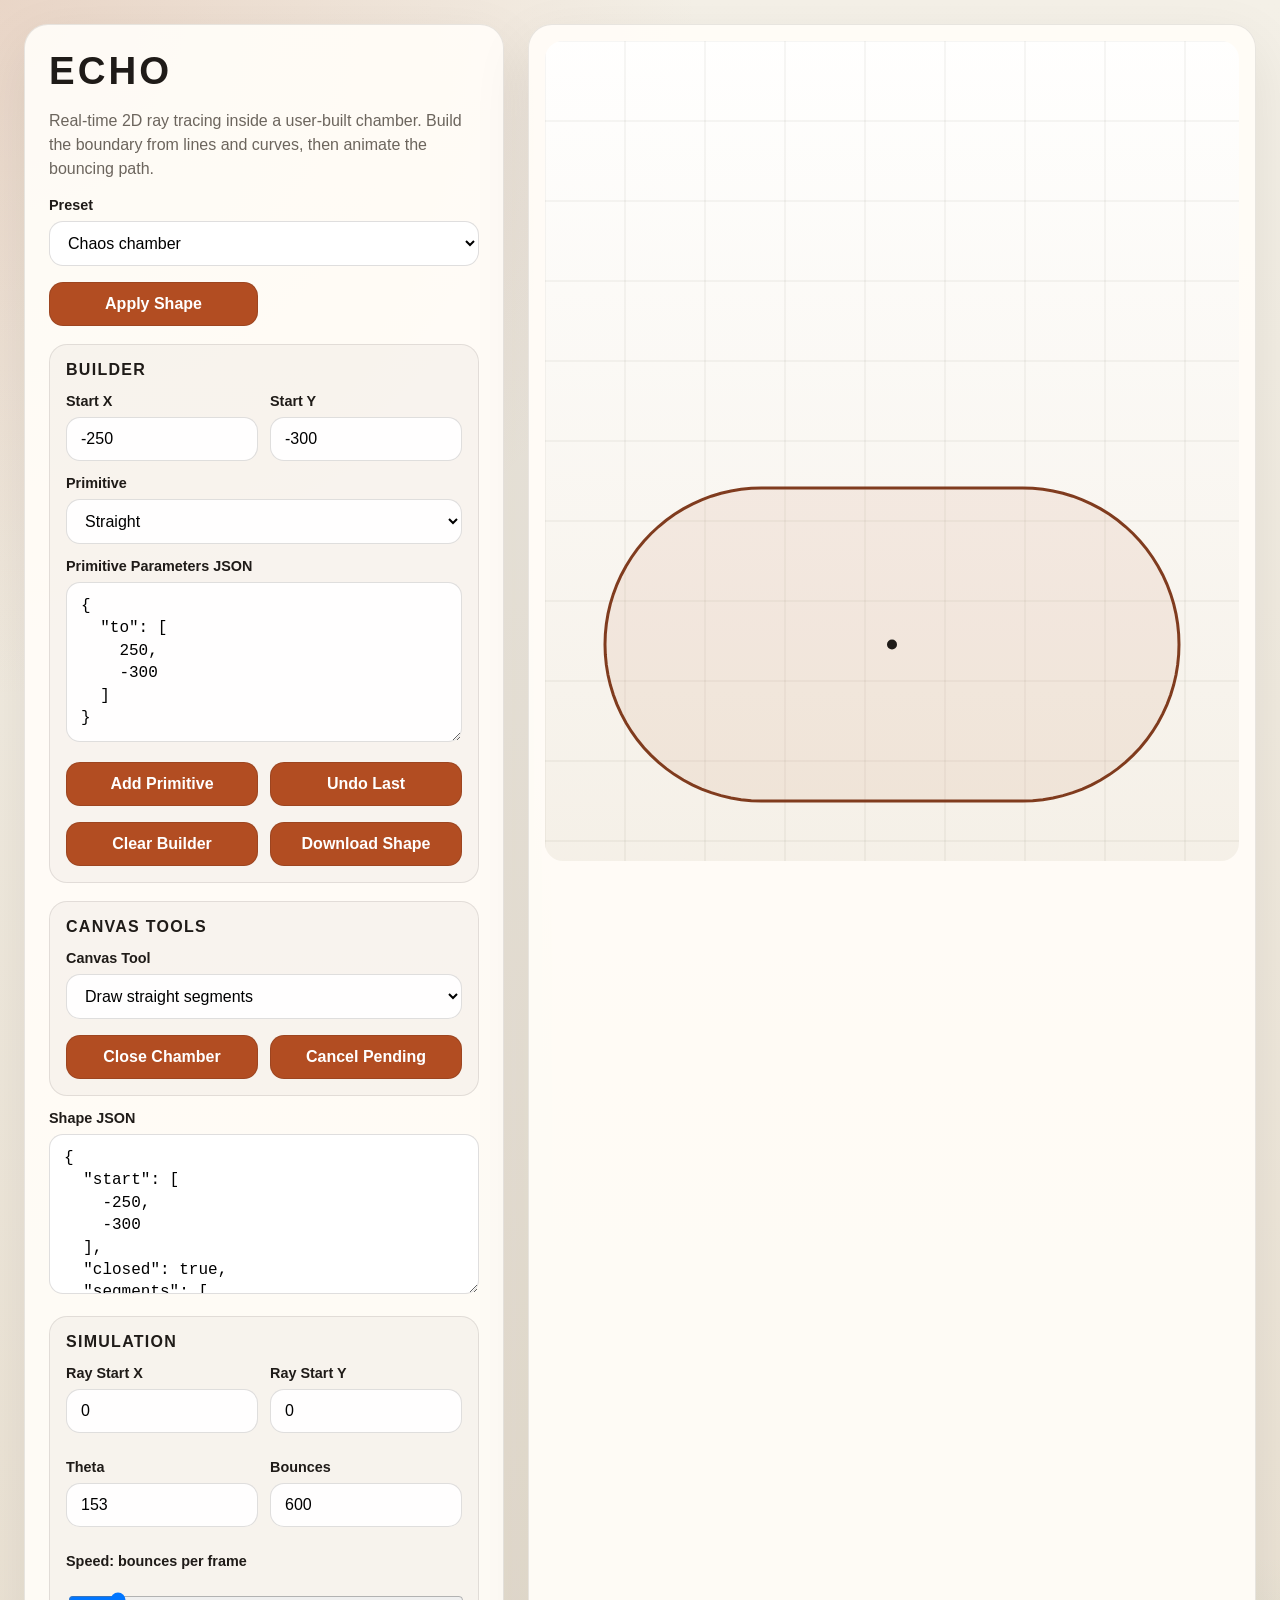
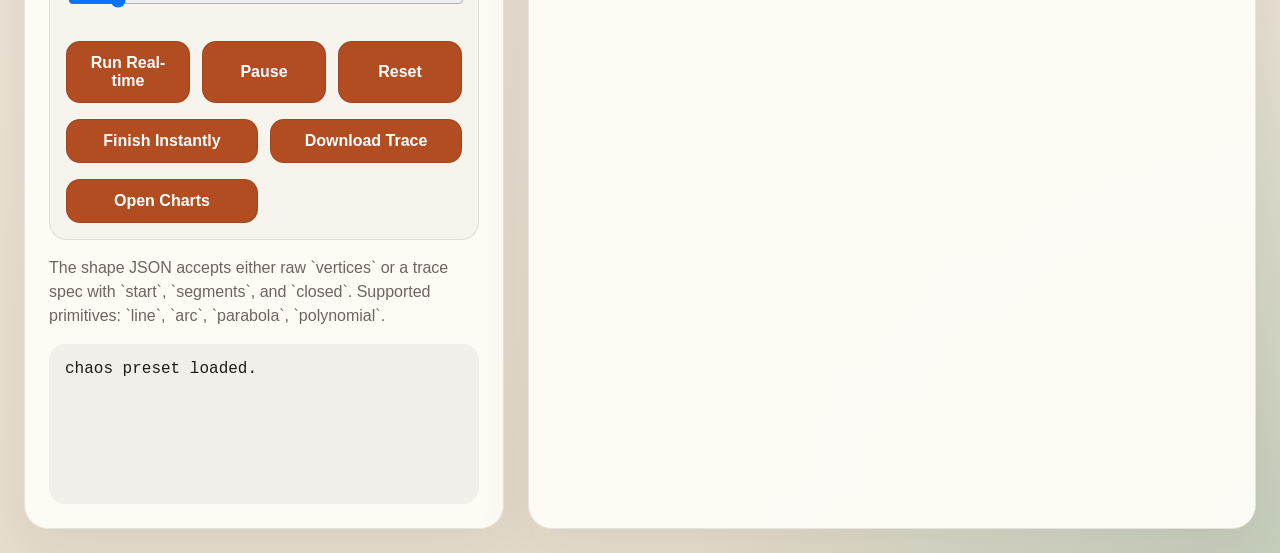
==== web/index.html @ f1583f8a "Add browser ray tracer and generalized chamber analysis" ====
<!DOCTYPE html>
<html lang="en">
<head>
  <meta charset="utf-8">
  <meta name="viewport" content="width=device-width, initial-scale=1">
  <title>ECHO Simulator</title>
  <link rel="stylesheet" href="styles.css">
</head>
<body>
  <main class="layout">
    <section class="panel">
      <h1>ECHO</h1>
      <p class="lede">Real-time 2D ray tracing inside a user-built chamber. Build the boundary from lines and curves, then animate the bouncing path.</p>

      <label class="field">
        <span>Preset</span>
        <select id="preset">
          <option value="chaos">Chaos chamber</option>
          <option value="rectangular">Rectangle</option>
          <option value="irregular">Irregular polygon</option>
          <option value="trace">Trace builder demo</option>
        </select>
      </label>

      <div class="row">
        <button id="applyShape" type="button">Apply Shape</button>
      </div>

      <div class="subpanel">
        <h2>Builder</h2>
        <div class="grid">
          <label class="field">
            <span>Start X</span>
            <input id="builderStartX" type="number" value="-250">
          </label>
          <label class="field">
            <span>Start Y</span>
            <input id="builderStartY" type="number" value="-300">
          </label>
        </div>

        <label class="field">
          <span>Primitive</span>
          <select id="primitiveType">
            <option value="line">Straight</option>
            <option value="arc">Arc / half circle</option>
            <option value="parabola">Parabola</option>
            <option value="polynomial">Polynomial</option>
          </select>
        </label>

        <label class="field">
          <span>Primitive Parameters JSON</span>
          <textarea id="primitiveParams" spellcheck="false"></textarea>
        </label>

        <div class="row">
          <button id="addPrimitive" type="button">Add Primitive</button>
          <button id="undoPrimitive" type="button">Undo Last</button>
        </div>

        <div class="row">
          <button id="clearBuilder" type="button">Clear Builder</button>
          <button id="downloadShape" type="button">Download Shape</button>
        </div>
      </div>

      <div class="subpanel">
        <h2>Canvas Tools</h2>
        <label class="field">
          <span>Canvas Tool</span>
          <select id="canvasTool">
            <option value="line">Draw straight segments</option>
            <option value="arc">Draw arc from current endpoint</option>
            <option value="parabola">Draw parabola from current endpoint</option>
            <option value="ray-start">Place ray start</option>
          </select>
        </label>

        <div class="row">
          <button id="closeCanvasShape" type="button">Close Chamber</button>
          <button id="cancelCanvasTool" type="button">Cancel Pending</button>
        </div>
      </div>

      <label class="field">
        <span>Shape JSON</span>
        <textarea id="shapeJson" spellcheck="false"></textarea>
      </label>

      <div class="subpanel">
        <h2>Simulation</h2>
        <div class="grid">
          <label class="field">
            <span>Ray Start X</span>
            <input id="startX" type="number" value="0">
          </label>
          <label class="field">
            <span>Ray Start Y</span>
            <input id="startY" type="number" value="0">
          </label>
          <label class="field">
            <span>Theta</span>
            <input id="theta" type="number" value="153">
          </label>
          <label class="field">
            <span>Bounces</span>
            <input id="steps" type="number" min="1" value="600">
          </label>
          <label class="field field-span">
            <span>Speed: bounces per frame</span>
            <input id="speed" type="range" min="1" max="40" value="4">
          </label>
        </div>

        <div class="row triple">
          <button id="run" type="button">Run Real-time</button>
          <button id="pause" type="button">Pause</button>
          <button id="reset" type="button">Reset</button>
        </div>

        <div class="row">
          <button id="finish" type="button">Finish Instantly</button>
          <button id="downloadTrace" type="button">Download Trace</button>
        </div>

        <div class="row">
          <button id="openCharts" type="button">Open Charts</button>
        </div>
      </div>

      <p class="hint">The shape JSON accepts either raw `vertices` or a trace spec with `start`, `segments`, and `closed`. Supported primitives: `line`, `arc`, `parabola`, `polynomial`.</p>
      <pre id="summary" class="summary"></pre>
    </section>

    <section class="stage">
      <canvas id="canvas" width="1200" height="900"></canvas>
    </section>
  </main>
  <script src="app.js"></script>
</body>
</html>
---- web/styles.css ----
:root {
  --bg: #ede7db;
  --paper: rgba(255, 252, 247, 0.95);
  --ink: #1f1b18;
  --muted: #6c655d;
  --line: rgba(31, 27, 24, 0.1);
  --accent: #b24d22;
  --accent-dark: #7a3213;
  --trace: #0f7a5d;
  --trace-soft: rgba(15, 122, 93, 0.14);
}

* {
  box-sizing: border-box;
}

body {
  margin: 0;
  min-height: 100vh;
  color: var(--ink);
  background:
    radial-gradient(circle at top left, rgba(178, 77, 34, 0.16), transparent 28%),
    radial-gradient(circle at bottom right, rgba(15, 122, 93, 0.16), transparent 24%),
    linear-gradient(180deg, #f4f0e7, #e8dece);
  font-family: "Avenir Next", "Segoe UI", sans-serif;
}

.layout {
  display: grid;
  grid-template-columns: minmax(360px, 480px) 1fr;
  gap: 24px;
  padding: 24px;
}

.panel,
.stage {
  border: 1px solid var(--line);
  border-radius: 24px;
  background: var(--paper);
  box-shadow: 0 20px 60px rgba(31, 27, 24, 0.08);
}

.panel {
  padding: 24px;
}

.stage {
  padding: 16px;
}

h1,
h2 {
  margin: 0;
}

h1 {
  font-size: 2.4rem;
  letter-spacing: 0.08em;
}

h2 {
  font-size: 1rem;
  text-transform: uppercase;
  letter-spacing: 0.08em;
}

.lede,
.hint {
  color: var(--muted);
  line-height: 1.5;
}

.subpanel {
  margin-top: 18px;
  padding: 16px;
  border: 1px solid var(--line);
  border-radius: 18px;
  background: rgba(31, 27, 24, 0.03);
}

.field {
  display: block;
  margin-top: 14px;
}

.field span {
  display: block;
  margin-bottom: 8px;
  font-size: 0.9rem;
  font-weight: 600;
}

.field-span {
  grid-column: 1 / -1;
}

input,
select,
textarea,
button {
  width: 100%;
  border-radius: 14px;
  border: 1px solid rgba(31, 27, 24, 0.14);
  font: inherit;
}

input,
select,
textarea {
  padding: 12px 14px;
  background: rgba(255, 255, 255, 0.92);
}

textarea {
  min-height: 160px;
  resize: vertical;
  font-family: "SFMono-Regular", Consolas, monospace;
  line-height: 1.4;
}

button {
  padding: 12px 16px;
  background: var(--accent);
  color: white;
  font-weight: 700;
  cursor: pointer;
}

button:hover {
  background: var(--accent-dark);
}

.row,
.grid {
  display: grid;
  gap: 12px;
}

.row {
  grid-template-columns: 1fr 1fr;
  margin-top: 16px;
}

.row.triple {
  grid-template-columns: 1fr 1fr 1fr;
}

.grid {
  grid-template-columns: 1fr 1fr;
}

canvas {
  width: 100%;
  height: calc(100vh - 80px);
  min-height: 540px;
  display: block;
  border-radius: 18px;
  background:
    linear-gradient(180deg, rgba(255, 255, 255, 0.88), rgba(244, 239, 230, 0.92));
}

.summary {
  margin: 16px 0 0;
  padding: 16px;
  min-height: 160px;
  border-radius: 16px;
  background: rgba(31, 27, 24, 0.05);
  font-family: "SFMono-Regular", Consolas, monospace;
  white-space: pre-wrap;
}

.stage {
  position: relative;
}

canvas {
  cursor: crosshair;
}

@media (max-width: 1040px) {
  .layout {
    grid-template-columns: 1fr;
  }

  canvas {
    height: 62vh;
  }
}

.charts-layout {
  display: grid;
  gap: 24px;
  padding: 24px;
}

.charts-panel {
  max-width: 520px;
}

.charts-grid {
  display: grid;
  grid-template-columns: 1fr 1fr;
  gap: 24px;
}

.chart-card canvas {
  width: 100%;
  height: auto;
  min-height: 0;
  cursor: default;
}

@media (max-width: 1040px) {
  .charts-grid {
    grid-template-columns: 1fr;
  }
}
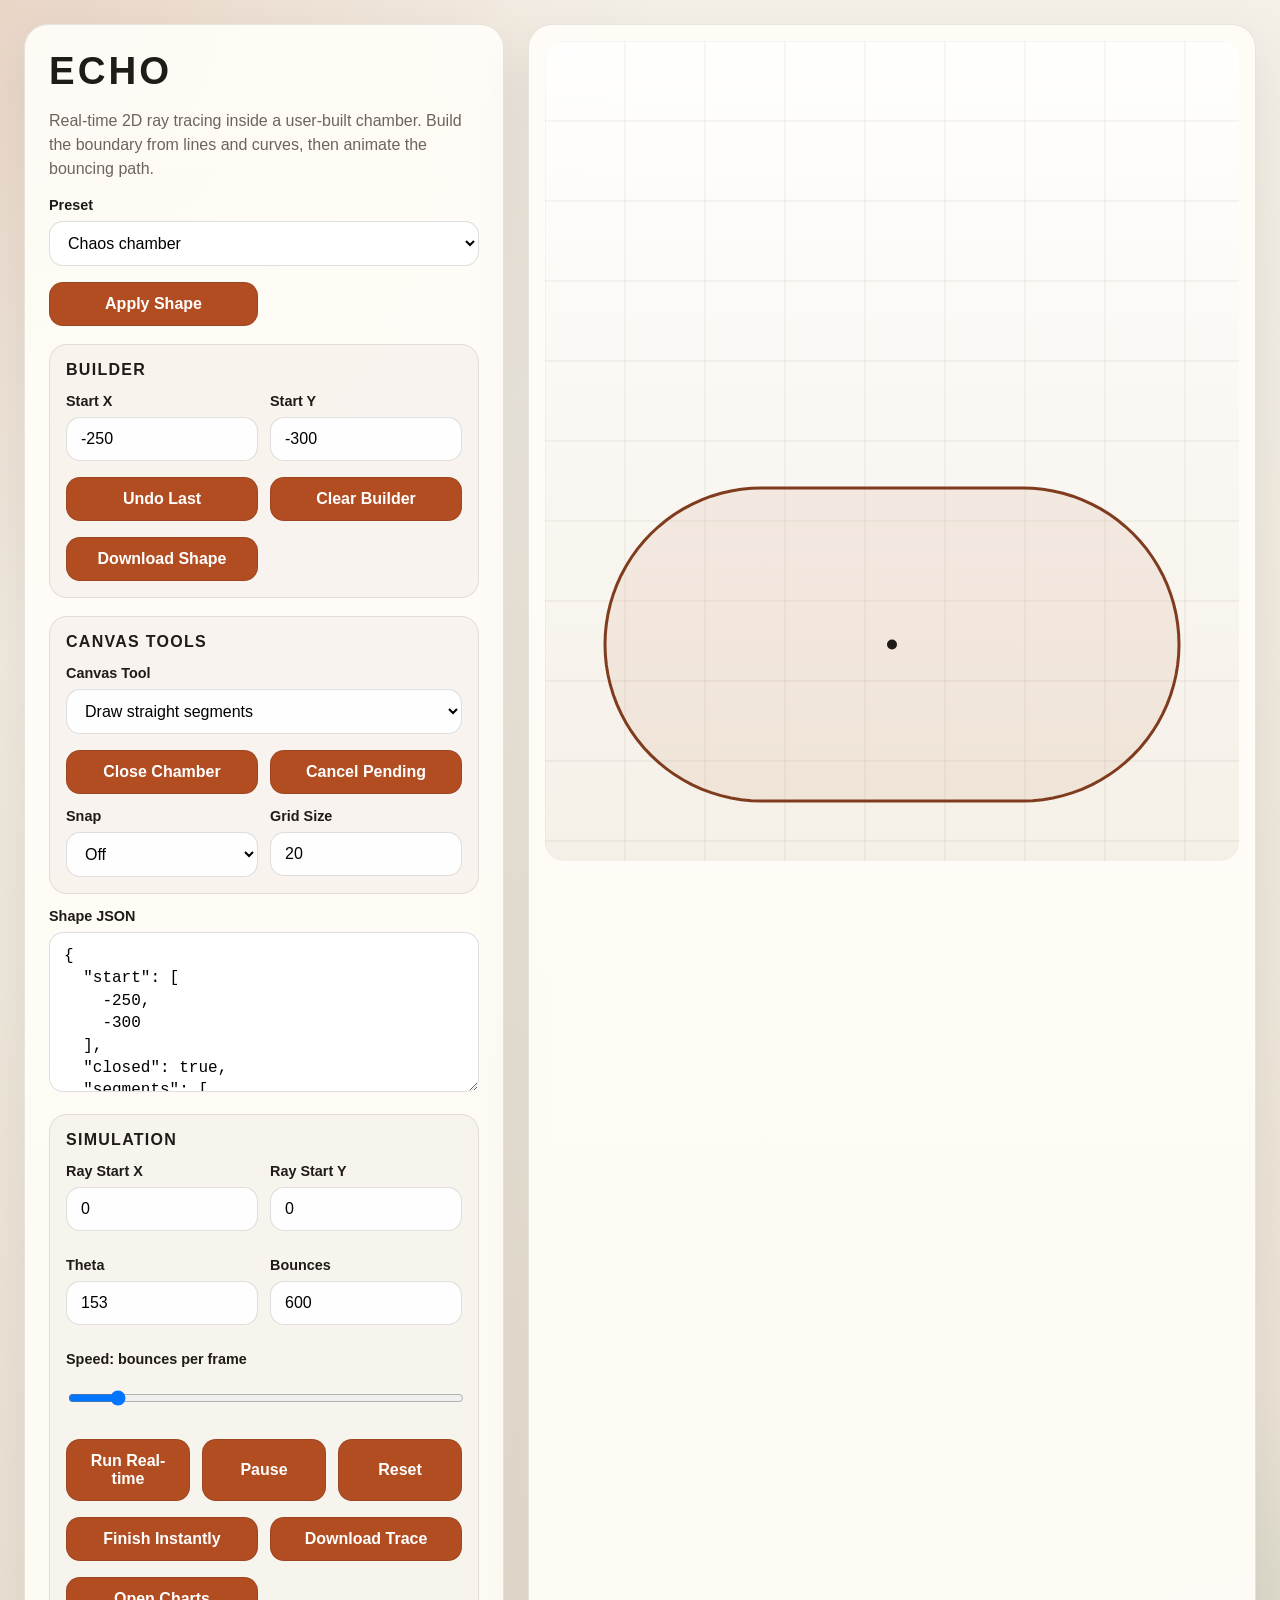
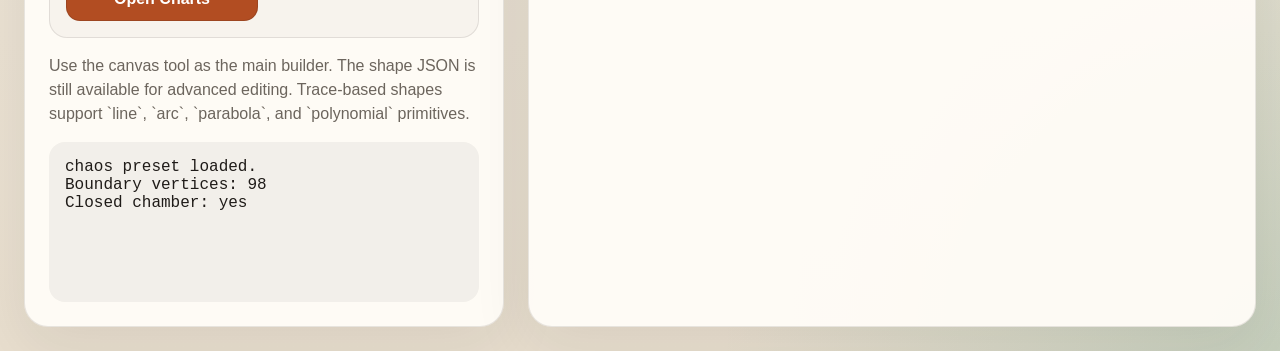
==== commit b0905ff8: "Extend browser editor and document simulator UI" ====
--- a/web/index.html
+++ b/web/index.html
@@ -39,28 +39,12 @@
           </label>
         </div>
 
-        <label class="field">
-          <span>Primitive</span>
-          <select id="primitiveType">
-            <option value="line">Straight</option>
-            <option value="arc">Arc / half circle</option>
-            <option value="parabola">Parabola</option>
-            <option value="polynomial">Polynomial</option>
-          </select>
-        </label>
-
-        <label class="field">
-          <span>Primitive Parameters JSON</span>
-          <textarea id="primitiveParams" spellcheck="false"></textarea>
-        </label>
-
         <div class="row">
-          <button id="addPrimitive" type="button">Add Primitive</button>
           <button id="undoPrimitive" type="button">Undo Last</button>
+          <button id="clearBuilder" type="button">Clear Builder</button>
         </div>
 
         <div class="row">
-          <button id="clearBuilder" type="button">Clear Builder</button>
           <button id="downloadShape" type="button">Download Shape</button>
         </div>
       </div>
@@ -73,6 +57,7 @@
             <option value="line">Draw straight segments</option>
             <option value="arc">Draw arc from current endpoint</option>
             <option value="parabola">Draw parabola from current endpoint</option>
+            <option value="edit">Edit points</option>
             <option value="ray-start">Place ray start</option>
           </select>
         </label>
@@ -80,6 +65,20 @@
         <div class="row">
           <button id="closeCanvasShape" type="button">Close Chamber</button>
           <button id="cancelCanvasTool" type="button">Cancel Pending</button>
+        </div>
+
+        <div class="grid">
+          <label class="field">
+            <span>Snap</span>
+            <select id="snapMode">
+              <option value="off">Off</option>
+              <option value="grid">Grid</option>
+            </select>
+          </label>
+          <label class="field">
+            <span>Grid Size</span>
+            <input id="snapSize" type="number" value="20" min="1">
+          </label>
         </div>
       </div>
 
@@ -129,7 +128,7 @@
         </div>
       </div>
 
-      <p class="hint">The shape JSON accepts either raw `vertices` or a trace spec with `start`, `segments`, and `closed`. Supported primitives: `line`, `arc`, `parabola`, `polynomial`.</p>
+      <p class="hint">Use the canvas tool as the main builder. The shape JSON is still available for advanced editing. Trace-based shapes support `line`, `arc`, `parabola`, and `polynomial` primitives.</p>
       <pre id="summary" class="summary"></pre>
     </section>
 
--- a/web/styles.css
+++ b/web/styles.css
@@ -177,6 +177,10 @@
   cursor: crosshair;
 }
 
+.handle-label {
+  pointer-events: none;
+}
+
 @media (max-width: 1040px) {
   .layout {
     grid-template-columns: 1fr;
